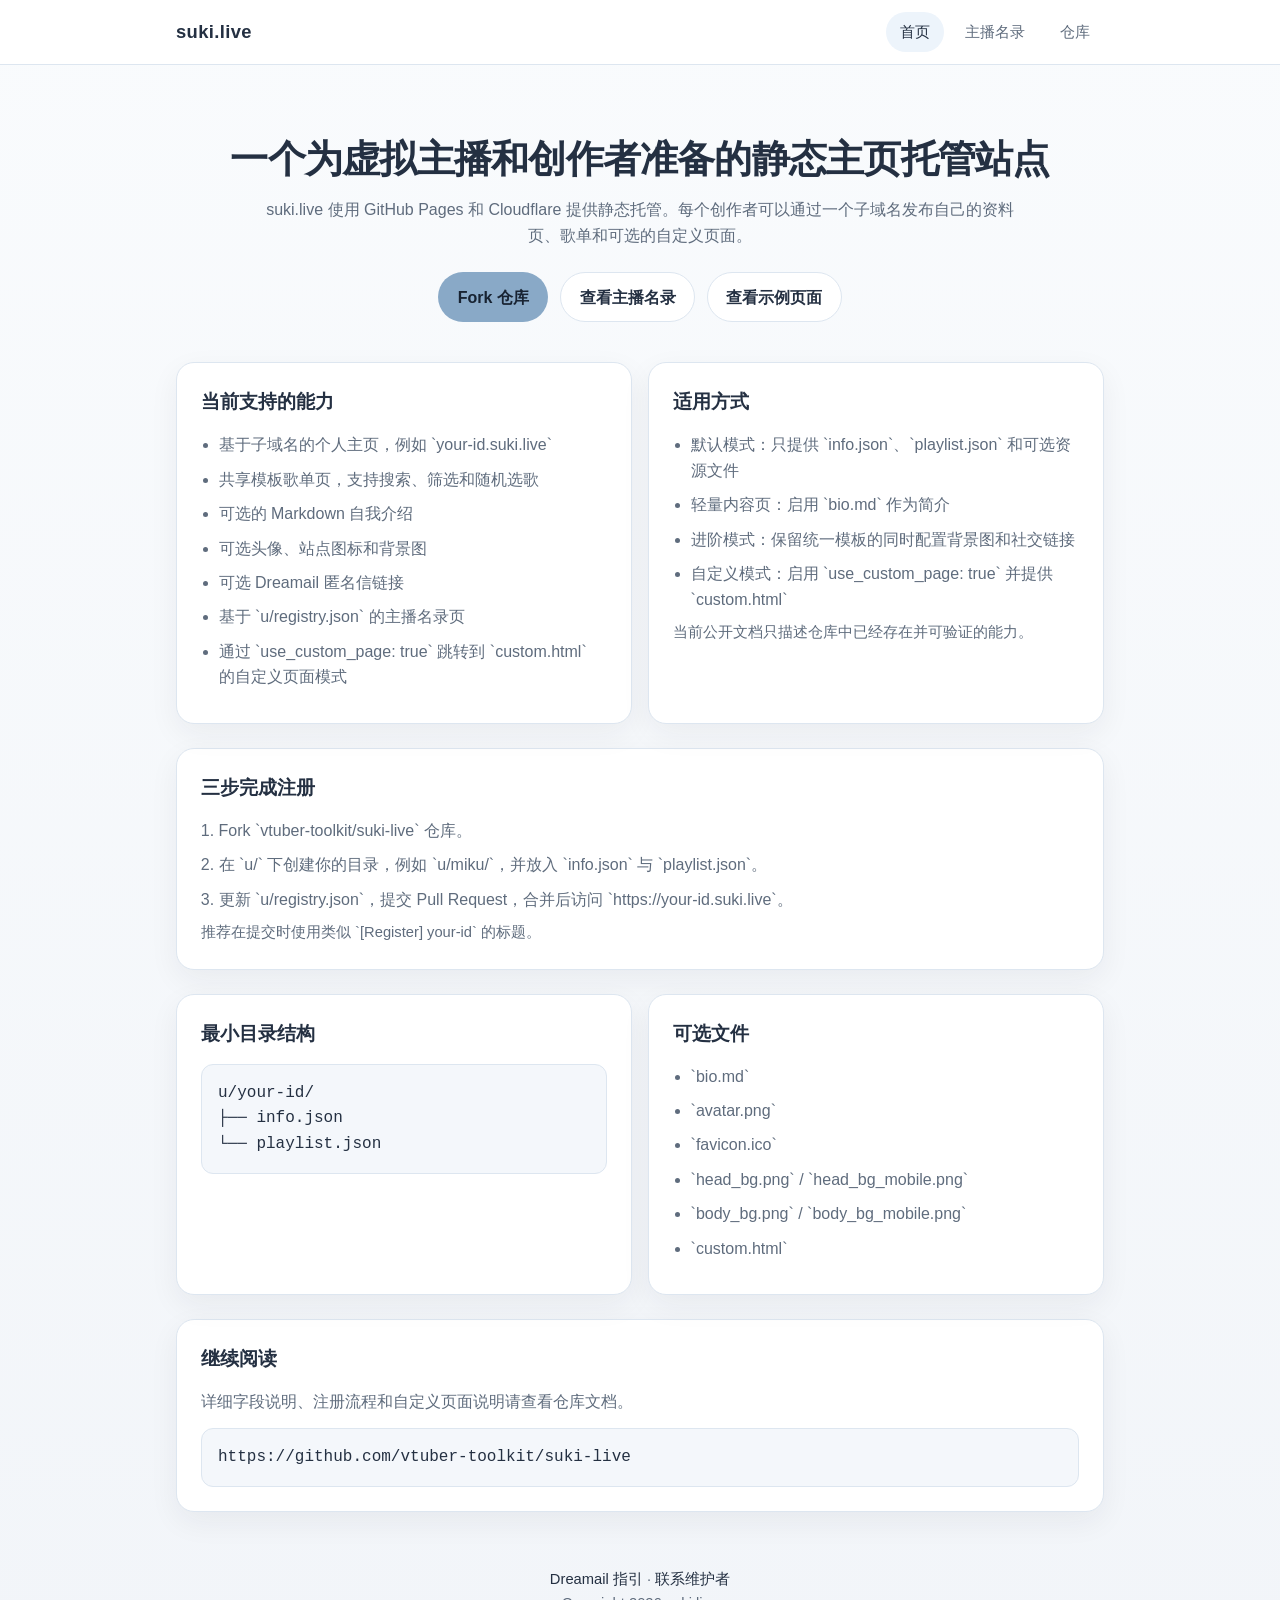
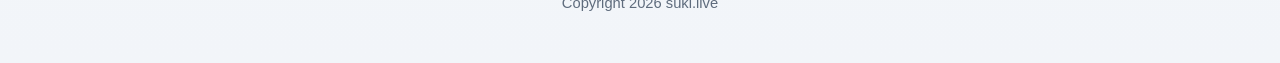
==== index.html @ 5a5784ff "refactor: split static site assets and validate repo data" ====
<!DOCTYPE html>
<html lang="zh-CN">

<head>
  <meta charset="UTF-8" />
  <meta name="viewport" content="width=device-width, initial-scale=1.0" />
  <title>suki.live</title>
  <link rel="stylesheet" href="/assets/css/site.css" />
</head>

<body class="home-page">
  <nav class="navbar">
    <div class="nav-content">
      <a href="/" class="nav-logo">suki.live</a>
      <div class="nav-links">
        <a href="/" class="nav-link active">首页</a>
        <a href="/registry.html" class="nav-link">主播名录</a>
        <a href="https://github.com/vtuber-toolkit/suki-live" class="nav-link" target="_blank" rel="noopener">仓库</a>
      </div>
    </div>
  </nav>

  <main class="container">
    <section class="hero">
      <h1>一个为虚拟主播和创作者准备的静态主页托管站点</h1>
      <p>
        suki.live 使用 GitHub Pages 和 Cloudflare 提供静态托管。每个创作者可以通过一个子域名发布自己的资料页、歌单和可选的自定义页面。
      </p>
      <div class="hero-links">
        <a href="https://github.com/vtuber-toolkit/suki-live/fork" class="button button-primary" target="_blank" rel="noopener">Fork 仓库</a>
        <a href="/registry.html" class="button button-secondary">查看主播名录</a>
        <a href="https://example.suki.live" class="button button-secondary" target="_blank" rel="noopener">查看示例页面</a>
      </div>
    </section>

    <section class="section grid">
      <div class="panel">
        <h2>当前支持的能力</h2>
        <ul class="feature-list">
          <li>基于子域名的个人主页，例如 `your-id.suki.live`</li>
          <li>共享模板歌单页，支持搜索、筛选和随机选歌</li>
          <li>可选的 Markdown 自我介绍</li>
          <li>可选头像、站点图标和背景图</li>
          <li>可选 Dreamail 匿名信链接</li>
          <li>基于 `u/registry.json` 的主播名录页</li>
          <li>通过 `use_custom_page: true` 跳转到 `custom.html` 的自定义页面模式</li>
        </ul>
      </div>
      <div class="panel">
        <h2>适用方式</h2>
        <ul class="feature-list">
          <li>默认模式：只提供 `info.json`、`playlist.json` 和可选资源文件</li>
          <li>轻量内容页：启用 `bio.md` 作为简介</li>
          <li>进阶模式：保留统一模板的同时配置背景图和社交链接</li>
          <li>自定义模式：启用 `use_custom_page: true` 并提供 `custom.html`</li>
        </ul>
        <p class="subtle">
          当前公开文档只描述仓库中已经存在并可验证的能力。
        </p>
      </div>
    </section>

    <section class="section panel">
      <h2>三步完成注册</h2>
      <ol class="step-list">
        <li>Fork `vtuber-toolkit/suki-live` 仓库。</li>
        <li>在 `u/` 下创建你的目录，例如 `u/miku/`，并放入 `info.json` 与 `playlist.json`。</li>
        <li>更新 `u/registry.json`，提交 Pull Request，合并后访问 `https://your-id.suki.live`。</li>
      </ol>
      <p class="subtle">
        推荐在提交时使用类似 `[Register] your-id` 的标题。
      </p>
    </section>

    <section class="section grid">
      <div class="panel">
        <h2>最小目录结构</h2>
        <pre><code>u/your-id/
├── info.json
└── playlist.json</code></pre>
      </div>
      <div class="panel">
        <h2>可选文件</h2>
        <ul class="file-list">
          <li>`bio.md`</li>
          <li>`avatar.png`</li>
          <li>`favicon.ico`</li>
          <li>`head_bg.png` / `head_bg_mobile.png`</li>
          <li>`body_bg.png` / `body_bg_mobile.png`</li>
          <li>`custom.html`</li>
        </ul>
      </div>
    </section>

    <section class="section panel">
      <h2>继续阅读</h2>
      <p>
        详细字段说明、注册流程和自定义页面说明请查看仓库文档。
      </p>
      <pre><code>https://github.com/vtuber-toolkit/suki-live</code></pre>
    </section>
  </main>

  <footer class="container">
    <p><a href="https://dreamail.cn/" target="_blank" rel="noopener">Dreamail 指引</a> · <a href="https://space.bilibili.com/491378910" target="_blank" rel="noopener">联系维护者</a></p>
    <p>Copyright 2026 suki.live</p>
  </footer>
</body>

</html>
---- assets/css/site.css ----
:root {
  --bg: #f7f8fb;
  --panel: #ffffff;
  --text: #243042;
  --text-light: #5f6c7d;
  --accent: #89a9c7;
  --accent-soft: #edf4fb;
  --border: #dde6f0;
  --shadow: 0 10px 30px rgba(26, 36, 51, 0.06);
}

* {
  box-sizing: border-box;
  margin: 0;
  padding: 0;
}

body {
  font-family: -apple-system, BlinkMacSystemFont, "Segoe UI", Roboto, "Helvetica Neue", Arial, sans-serif;
  background: linear-gradient(180deg, #f9fbfd 0%, #f2f5f9 100%);
  color: var(--text);
  line-height: 1.6;
}

a {
  color: inherit;
}

.navbar {
  position: sticky;
  top: 0;
  z-index: 1000;
  background: rgba(255, 255, 255, 0.92);
  backdrop-filter: blur(10px);
  border-bottom: 1px solid var(--border);
}

.nav-content,
.container {
  width: 100%;
  max-width: 960px;
  margin: 0 auto;
  padding: 0 1rem;
}

.nav-content {
  min-height: 64px;
  display: flex;
  align-items: center;
  justify-content: space-between;
  gap: 1rem;
}

.nav-logo {
  font-size: 1.15rem;
  font-weight: 700;
  color: var(--text);
  text-decoration: none;
  letter-spacing: 0.02em;
}

.nav-links {
  display: flex;
  gap: 0.5rem;
  flex-wrap: wrap;
  justify-content: flex-end;
}

.nav-link {
  color: var(--text-light);
  text-decoration: none;
  font-size: 0.95rem;
  padding: 0.5rem 0.85rem;
  border-radius: 999px;
  transition: background 0.2s, color 0.2s;
}

.nav-link:hover,
.nav-link.active {
  background: var(--accent-soft);
  color: var(--text);
}

.button {
  display: inline-block;
  padding: 0.7rem 1.15rem;
  border-radius: 999px;
  text-decoration: none;
  font-weight: 600;
  transition: transform 0.2s, background 0.2s, border-color 0.2s;
  border: 1px solid transparent;
}

.button:hover {
  transform: translateY(-1px);
}

.button-primary {
  background: var(--accent);
  color: #182332;
}

.button-secondary {
  background: var(--panel);
  color: var(--text);
  border-color: var(--border);
}

.panel {
  background: var(--panel);
  border: 1px solid var(--border);
  border-radius: 18px;
  box-shadow: var(--shadow);
}

.subtle {
  font-size: 0.92rem;
  color: var(--text-light);
}

footer {
  text-align: center;
  color: var(--text-light);
  font-size: 0.92rem;
}

footer a {
  color: var(--text);
  text-decoration: none;
}

footer a:hover {
  text-decoration: underline;
}

.home-page .hero {
  padding: 4.5rem 0 2.5rem;
  text-align: center;
}

.home-page .hero h1 {
  font-size: 2.4rem;
  line-height: 1.15;
  margin-bottom: 1rem;
  letter-spacing: -0.02em;
}

.home-page .hero p {
  max-width: 760px;
  margin: 0 auto 1.5rem;
  color: var(--text-light);
  font-size: 1rem;
}

.home-page .hero-links {
  display: flex;
  justify-content: center;
  gap: 0.75rem;
  flex-wrap: wrap;
}

.home-page .section {
  margin-bottom: 1.5rem;
}

.home-page .panel {
  padding: 1.5rem;
}

.home-page .panel h2 {
  font-size: 1.2rem;
  margin-bottom: 0.9rem;
}

.home-page .panel p,
.home-page .panel li {
  color: var(--text-light);
}

.home-page .grid {
  display: grid;
  grid-template-columns: repeat(2, minmax(0, 1fr));
  gap: 1rem;
}

.home-page .feature-list,
.home-page .step-list,
.home-page .file-list {
  padding-left: 1.1rem;
}

.home-page .feature-list li,
.home-page .step-list li,
.home-page .file-list li {
  margin-bottom: 0.55rem;
}

.home-page .panel code,
.home-page .panel pre {
  font-family: ui-monospace, SFMono-Regular, Menlo, Consolas, monospace;
}

.home-page .panel pre {
  background: #f4f7fb;
  border: 1px solid var(--border);
  border-radius: 12px;
  padding: 1rem;
  overflow-x: auto;
  margin-top: 0.8rem;
  color: var(--text);
}

.home-page footer {
  padding: 2rem 0 3rem;
}

.registry-page .container {
  padding-top: 2.5rem;
  padding-bottom: 3rem;
}

.registry-page header {
  text-align: center;
  margin-bottom: 2rem;
}

.registry-page h1 {
  font-size: 2rem;
  line-height: 1.2;
  margin-bottom: 0.8rem;
}

.registry-page .subtitle {
  color: var(--text-light);
  max-width: 620px;
  margin: 0 auto;
}

.registry-page .stats {
  display: flex;
  justify-content: center;
  gap: 2rem;
  flex-wrap: wrap;
  margin: 1.6rem 0 1.2rem;
}

.registry-page .stat-item {
  min-width: 120px;
  text-align: center;
}

.registry-page .stat-num {
  font-size: 1.9rem;
  font-weight: 700;
  color: var(--accent);
}

.registry-page .stat-label {
  color: var(--text-light);
  font-size: 0.9rem;
}

.registry-page .search-box {
  max-width: 480px;
  margin: 0 auto;
}

.registry-page .search-input {
  width: 100%;
  padding: 0.8rem 1rem;
  border: 1px solid var(--border);
  border-radius: 14px;
  background: var(--panel);
  color: var(--text);
  font-size: 0.95rem;
  box-shadow: var(--shadow);
}

.registry-page .search-input:focus {
  outline: none;
  border-color: var(--accent);
}

.registry-page .vtuber-grid {
  display: grid;
  grid-template-columns: repeat(auto-fill, minmax(280px, 1fr));
  gap: 1rem;
  margin-top: 2rem;
}

.registry-page .vtuber-card {
  display: flex;
  align-items: center;
  gap: 1rem;
  padding: 1.1rem;
  background: var(--panel);
  border: 1px solid var(--border);
  border-radius: 18px;
  text-decoration: none;
  color: inherit;
  box-shadow: var(--shadow);
  transition: transform 0.2s, border-color 0.2s;
}

.registry-page .vtuber-card:hover {
  transform: translateY(-2px);
  border-color: var(--accent);
}

.registry-page .vtuber-avatar {
  width: 64px;
  height: 64px;
  border-radius: 50%;
  object-fit: cover;
  background: #e8eef5;
  flex-shrink: 0;
}

.registry-page .vtuber-info {
  min-width: 0;
  flex: 1;
}

.registry-page .vtuber-name {
  font-size: 1.05rem;
  font-weight: 700;
  margin-bottom: 0.15rem;
  white-space: nowrap;
  overflow: hidden;
  text-overflow: ellipsis;
}

.registry-page .vtuber-tagline {
  color: var(--text-light);
  font-size: 0.88rem;
  white-space: nowrap;
  overflow: hidden;
  text-overflow: ellipsis;
}

.registry-page .vtuber-meta {
  margin-top: 0.35rem;
  color: var(--text-light);
  font-size: 0.82rem;
}

.registry-page .status-badge {
  display: inline-block;
  padding: 0.18rem 0.45rem;
  border-radius: 999px;
  font-size: 0.75rem;
  font-weight: 600;
}

.registry-page .status-active {
  background: #ddefe2;
  color: #2b5d40;
}

.registry-page .status-inactive {
  background: #f7dfdf;
  color: #8a3737;
}

.registry-page .status-banned,
.registry-page .status-memorial {
  background: #ece8f8;
  color: #53458d;
}

.registry-page .loading,
.registry-page .empty-state {
  grid-column: 1 / -1;
  text-align: center;
  padding: 3rem 1rem;
  color: var(--text-light);
  background: var(--panel);
  border: 1px solid var(--border);
  border-radius: 18px;
  box-shadow: var(--shadow);
}

.registry-page .empty-state h3 {
  margin-bottom: 0.5rem;
  color: var(--text);
}

.registry-page .loading-spinner {
  width: 40px;
  height: 40px;
  border: 3px solid var(--border);
  border-top-color: var(--accent);
  border-radius: 50%;
  animation: registry-spin 1s linear infinite;
  margin: 0 auto 1rem;
}

.registry-page footer {
  margin-top: 3rem;
}

@keyframes registry-spin {
  to {
    transform: rotate(360deg);
  }
}

@media (max-width: 720px) {
  .nav-content {
    align-items: flex-start;
    padding-top: 0.85rem;
    padding-bottom: 0.85rem;
    flex-direction: column;
  }

  .nav-links {
    justify-content: flex-start;
  }

  .home-page .hero {
    padding-top: 3rem;
  }

  .home-page .hero h1 {
    font-size: 1.9rem;
  }

  .home-page .grid {
    grid-template-columns: 1fr;
  }

  .registry-page h1 {
    font-size: 1.7rem;
  }

  .registry-page .vtuber-grid {
    grid-template-columns: 1fr;
  }
}
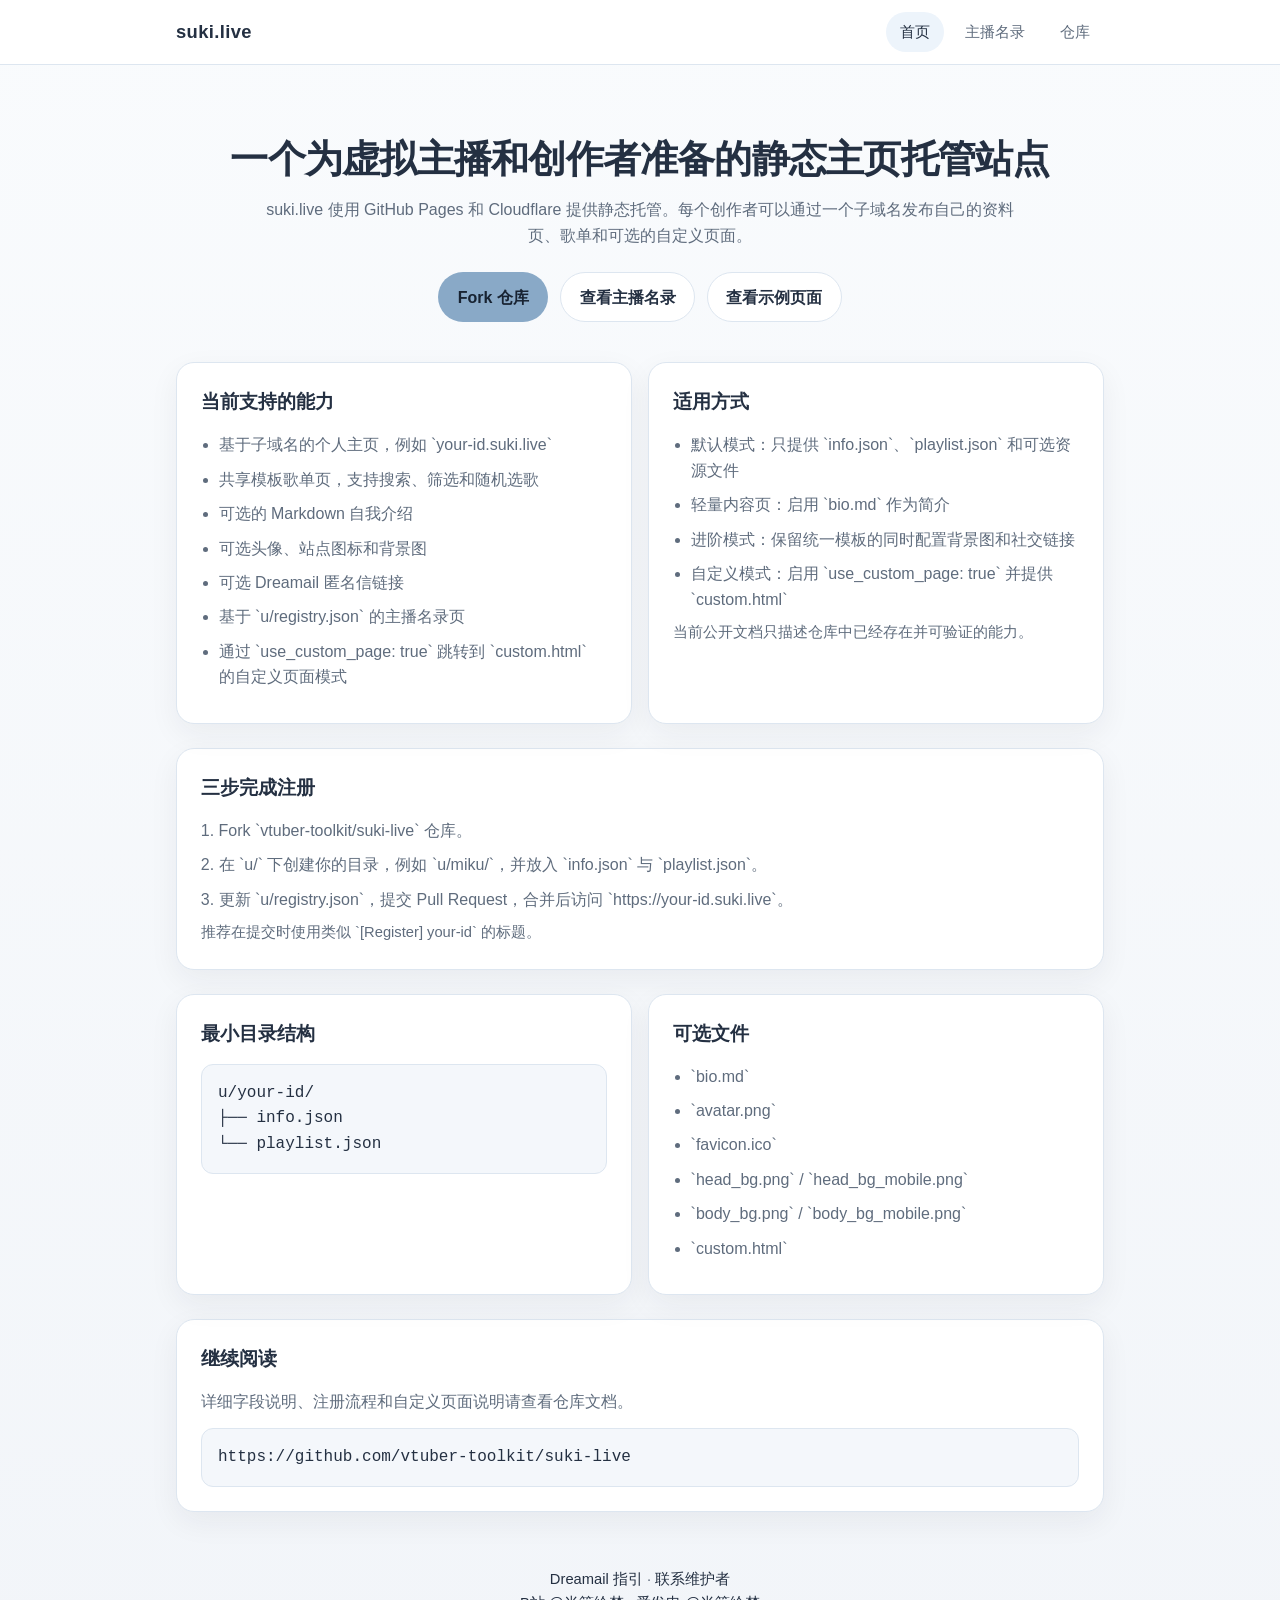
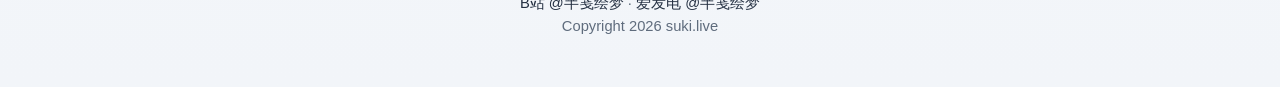
==== commit b174577c: "Merge origin/main and fix cynthia registration" ====
--- a/index.html
+++ b/index.html
@@ -103,6 +103,7 @@
 
   <footer class="container">
     <p><a href="https://dreamail.cn/" target="_blank" rel="noopener">Dreamail 指引</a> · <a href="https://space.bilibili.com/491378910" target="_blank" rel="noopener">联系维护者</a></p>
+    <p><a href="https://space.bilibili.com/491378910" target="_blank" rel="noopener">B站 @半笺绘梦</a> · <a href="https://afdian.com/a/NatsukoYamamura" target="_blank" rel="noopener">爱发电 @半笺绘梦</a></p>
     <p>Copyright 2026 suki.live</p>
   </footer>
 </body>
